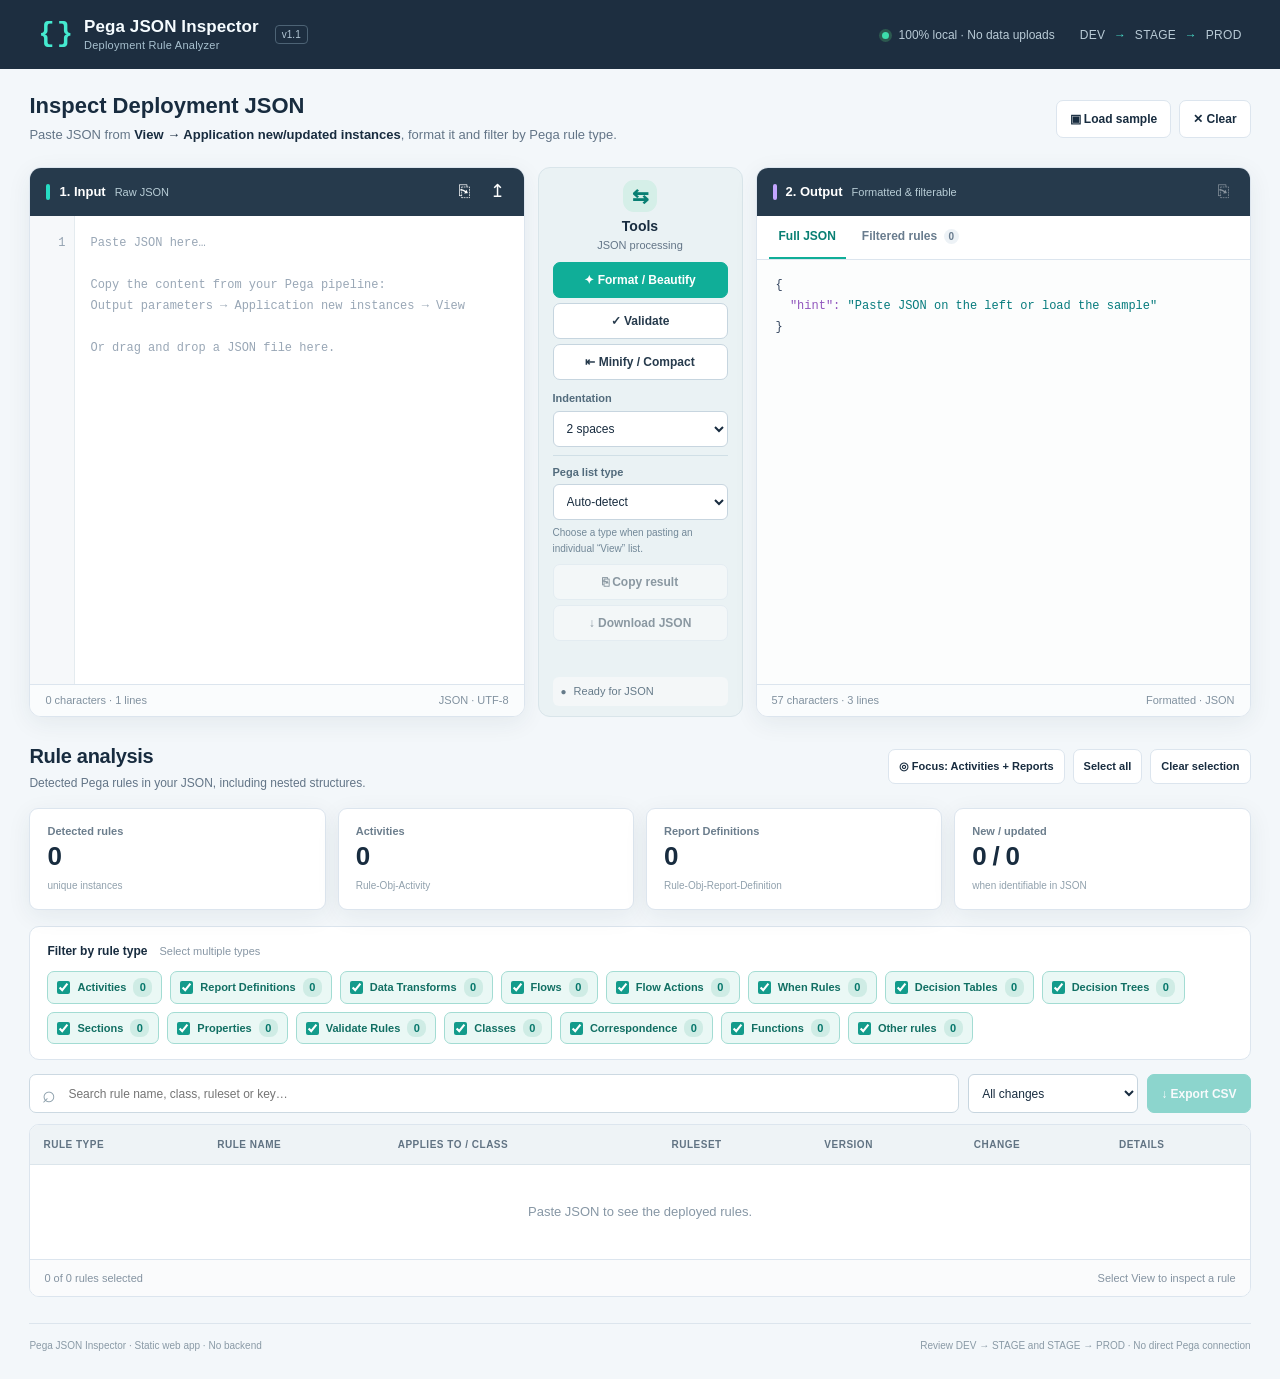
==== index.html @ 34cf8983 "initial commit" ====
<!doctype html>
<html lang="en">
<head>
  <meta charset="utf-8">
  <meta name="viewport" content="width=device-width, initial-scale=1">
  <meta name="color-scheme" content="light">
  <meta name="description" content="Format JSON and inspect Pega Deployment Manager rules locally in your browser.">
  <title>Pega JSON Inspector – Deployment Rule Analyzer</title>
  <link rel="stylesheet" href="src/styles.css">
  <script defer src="src/pega.js"></script>
  <script defer src="src/sample.js"></script>
  <script defer src="src/app.js"></script>
</head>
<body>
  <header class="app-header">
    <div class="brand">
      <span class="brand-mark" aria-hidden="true">{ }</span>
      <span><strong>Pega JSON Inspector</strong><small>Deployment Rule Analyzer</small></span>
      <span class="version-badge">v1.1</span>
    </div>
    <div class="header-right"><span class="privacy-indicator"><span class="dot"></span> 100% local · No data uploads</span><span class="app-tag">DEV <span>→</span> STAGE <span>→</span> PROD</span></div>
  </header>

  <main class="app-container">
    <section class="intro-bar" aria-label="Introduction">
      <div><h1>Inspect Deployment JSON</h1><p>Paste JSON from <b>View → Application new/updated instances</b>, format it and filter by Pega rule type.</p></div>
      <div class="intro-actions"><button id="sampleBtn" class="btn subtle" type="button">▣ Load sample</button><button id="clearBtn" class="btn subtle danger" type="button">✕ Clear</button></div>
    </section>

    <section class="workspace" aria-label="JSON formatter">
      <div class="editor-card input-card">
        <div class="editor-heading"><div class="editor-title"><span class="accent-bar"></span><b>1. Input</b><span class="minor">Raw JSON</span></div><div class="editor-tools"><button type="button" class="icon-button" id="pasteBtn" title="Paste from clipboard" aria-label="Paste">⎘</button><label for="fileInput" class="icon-button clickable" title="Upload JSON file" aria-label="Upload file">↥</label><input id="fileInput" type="file" accept=".json,.txt,application/json,text/plain" hidden></div></div>
        <div class="input-area" id="dropTarget"><div id="lineNumbers" class="line-numbers" aria-hidden="true">1</div><textarea id="rawJson" spellcheck="false" autocapitalize="off" autocomplete="off" autocorrect="off" aria-label="Enter raw JSON" placeholder="Paste JSON here…&#10;&#10;Copy the content from your Pega pipeline:&#10;Output parameters → Application new instances → View&#10;&#10;Or drag and drop a JSON file here."></textarea><div class="empty-hint" id="dropOverlay">Drop file here</div></div>
        <div class="editor-footer"><span id="inputStats">0 characters · 1 line</span><span>JSON · UTF-8</span></div>
      </div>

      <div class="action-panel" aria-label="Tools">
        <div class="action-panel-top"><span class="workflow-icon">⇆</span><b>Tools</b><span class="action-caption">JSON processing</span></div>
        <button class="btn primary full" id="formatBtn" type="button">✦ Format / Beautify</button>
        <button class="btn outline full" id="validateBtn" type="button">✓ Validate</button>
        <button class="btn outline full" id="minifyBtn" type="button">⇤ Minify / Compact</button>
        <div class="tool-label">Indentation</div>
        <select id="indentSelect" aria-label="Indentation"><option value="2">2 spaces</option><option value="4">4 spaces</option><option value="tab">Tab</option></select>
        <hr>
        <div class="tool-label">Pega list type</div>
        <select id="contextSelect" aria-label="Pega list type"><option value="auto">Auto-detect</option><option value="new">New instances</option><option value="updated">Updated instances</option></select>
        <p class="tool-description">Choose a type when pasting an individual “View” list.</p>
        <button class="btn subtle full" id="copyBtn" type="button">⎘ Copy result</button>
        <button class="btn subtle full" id="downloadBtn" type="button">↓ Download JSON</button>
        <div id="validationStatus" class="validation-status neutral" role="status" aria-live="polite"><span>●</span> Ready for JSON</div>
      </div>

      <div class="editor-card output-card">
        <div class="editor-heading"><div class="editor-title"><span class="accent-bar purple"></span><b>2. Output</b><span class="minor">Formatted &amp; filterable</span></div><div class="editor-tools"><button class="icon-button" id="copyOutputIcon" title="Copy result" type="button" aria-label="Copy result">⎘</button></div></div>
        <div class="output-tabs" role="tablist" aria-label="Choose output"><button type="button" id="fullTab" class="output-tab active" aria-selected="true" role="tab">Full JSON</button><button type="button" id="filteredTab" class="output-tab" aria-selected="false" role="tab">Filtered rules <span id="filteredTabCount">0</span></button></div>
        <div class="code-pane" id="codePane"><pre id="formattedJson" class="code-content" aria-label="Formatted JSON">{
  "hint": "Paste JSON on the left or load the sample"
}</pre></div>
        <div class="editor-footer"><span id="outputStats">Preview</span><span id="outputMode">JSON</span></div>
      </div>
    </section>

    <section class="summary" aria-label="Deployment summary">
      <div class="summary-heading"><div><h2>Rule analysis</h2><p>Detected Pega rules in your JSON, including nested structures.</p></div><div class="summary-actions"><button class="btn subtle" id="focusBtn" type="button">◎ Focus: Activities + Reports</button><button class="btn subtle" id="selectAllBtn" type="button">Select all</button><button class="btn subtle" id="deselectAllBtn" type="button">Clear selection</button></div></div>
      <div class="metrics"><div class="metric"><span>Detected rules</span><strong id="totalRules">0</strong><small>unique instances</small></div><div class="metric"><span>Activities</span><strong id="activityCount">0</strong><small>Rule-Obj-Activity</small></div><div class="metric"><span>Report Definitions</span><strong id="reportCount">0</strong><small>Rule-Obj-Report-Definition</small></div><div class="metric"><span>New / updated</span><strong id="changeCounts">0 / 0</strong><small>when identifiable in JSON</small></div></div>
      <div class="filters-section"><div class="filters-title"><b>Filter by rule type</b><span>Select multiple types</span></div><div id="typeFilters" class="type-filters"></div></div>
      <div class="table-toolbar"><div class="search-box"><span aria-hidden="true">⌕</span><input type="search" id="ruleSearch" placeholder="Search rule name, class, ruleset or key…" aria-label="Search rules"></div><select id="changeFilter" aria-label="Filter by change"><option value="all">All changes</option><option value="new">New only</option><option value="updated">Updated only</option><option value="unknown">Unknown status</option></select><button class="btn primary" id="csvBtn" type="button">↓ Export CSV</button></div>
      <div class="table-frame"><div class="table-scroll"><table><thead><tr><th>Rule type</th><th>Rule name</th><th>Applies To / Class</th><th>Ruleset</th><th>Version</th><th>Change</th><th>Details</th></tr></thead><tbody id="rulesBody"><tr><td colspan="7" class="empty-table">Paste JSON to see the deployed rules.</td></tr></tbody></table></div><div class="table-footer"><span id="tableSummary">0 rules shown</span><span>Select View to inspect a rule</span></div></div>
      <div id="analysisNotice" class="analysis-notice" hidden></div>
    </section>
    <footer class="page-footer"><span>Pega JSON Inspector · Static web app · No backend</span><span>Review DEV → STAGE and STAGE → PROD · No direct Pega connection</span></footer>
  </main>
  <dialog id="detailDialog" class="detail-dialog" aria-labelledby="detailTitle"><div class="dialog-top"><div><small>Rule details</small><h2 id="detailTitle">Rule</h2></div><button class="icon-button" id="closeDialogBtn" type="button" aria-label="Close">✕</button></div><div id="detailFields" class="detail-fields"></div><p class="detail-label">Original JSON data</p><pre id="detailJson"></pre><div class="dialog-actions"><button class="btn subtle" id="copyKeyBtn" type="button">Copy key</button><button class="btn primary" id="closeDialogBottomBtn" type="button">Close</button></div></dialog>
  <div id="toast" class="toast" role="status" aria-live="polite"></div>
</body>
</html>
---- src/styles.css ----
:root{--navy:#263a4c;--navy-d:#1d2e40;--teal:#10ae98;--teal-d:#087f73;--purple:#8069de;--text:#182c3f;--muted:#637587;--line:#dce5ee;--paper:#fff;--bg:#f3f7fa;--soft:#eef4f7;--green:#158c66;--red:#bf4054;--radius:12px;--shadow:0 6px 24px rgba(30,53,77,.07)}
*{box-sizing:border-box}html{min-width:320px}body{margin:0;background:var(--bg);color:var(--text);font-family:Inter,-apple-system,BlinkMacSystemFont,"Segoe UI",Roboto,Arial,sans-serif;font-size:14px;line-height:1.5}button,select,input,textarea{font:inherit}button{cursor:pointer}button:disabled{opacity:.45;cursor:not-allowed}button:focus-visible,select:focus-visible,input:focus-visible,textarea:focus-visible{outline:3px solid #76c6ee;outline-offset:2px}.app-header{height:69px;background:var(--navy-d);color:#f6fcff;display:flex;align-items:center;justify-content:space-between;padding:0 clamp(18px,3vw,48px);gap:14px}.brand{display:flex;align-items:center;gap:11px}.brand-mark{font-family:ui-monospace,SFMono-Regular,Consolas,monospace;color:#45ead0;font-weight:800;font-size:27px;letter-spacing:-7px;padding-right:7px}.brand strong{font-size:17px;letter-spacing:.1px;display:block;line-height:1.24}.brand small{color:#a9c2d0;display:block;font-size:11px;letter-spacing:.25px}.version-badge{border:1px solid #4d6375;border-radius:4px;padding:1px 6px;font-size:10px;color:#b3c7d5;margin-left:5px}.header-right{display:flex;gap:25px;align-items:center;color:#b9cbd6;font-size:12px;font-weight:500}.privacy-indicator{white-space:nowrap}.dot{background:#3ddeab;display:inline-block;width:7px;height:7px;border-radius:50%;margin-right:6px;box-shadow:0 0 0 3px #2c594f}.app-tag{white-space:nowrap;letter-spacing:.3px}.app-tag span{color:#47d8c4;padding:0 5px}.app-container{max-width:1800px;margin:0 auto;padding:24px clamp(15px,2.3vw,38px) 26px}.intro-bar{display:flex;justify-content:space-between;align-items:center;gap:20px;margin-bottom:22px}.intro-bar h1{font-size:22px;line-height:1.2;margin:0 0 6px;font-weight:740}.intro-bar p{color:var(--muted);font-size:13px;margin:0}.intro-bar p b{color:var(--text);font-weight:600}.intro-actions,.summary-actions{display:flex;gap:8px;flex-wrap:wrap}.btn{border:1px solid transparent;background:transparent;border-radius:7px;padding:9px 13px;font-weight:650;font-size:12px;transition:background .12s,border-color .12s;white-space:nowrap}.btn.primary{background:var(--teal);color:#fff;border-color:var(--teal)}.btn.primary:hover{background:var(--teal-d)}.btn.outline{background:#fff;color:var(--navy);border-color:#c6d5df}.btn.outline:hover,.btn.subtle:hover{background:#e7f5f4;border-color:#b1dcd5}.btn.subtle{background:#fff;color:var(--text);border-color:var(--line)}.btn.danger:hover{color:var(--red);background:#fff3f3;border-color:#ebbbbb}.btn.full{width:100%;margin-bottom:9px;text-align:center}.workspace{display:grid;grid-template-columns:minmax(0,1fr) 205px minmax(0,1fr);gap:13px;align-items:stretch;min-height:480px}.editor-card{background:var(--paper);border:1px solid var(--line);border-radius:var(--radius);box-shadow:var(--shadow);min-width:0;overflow:hidden;display:flex;flex-direction:column}.editor-heading{height:48px;flex:0 0 48px;background:var(--navy);color:#fff;display:flex;align-items:center;justify-content:space-between;padding:0 12px 0 16px;gap:10px}.editor-title{display:flex;align-items:center;gap:9px;min-width:0}.editor-title b{font-size:13px;white-space:nowrap}.accent-bar{height:16px;width:4px;border-radius:4px;background:#26dcc4;flex:none}.accent-bar.purple{background:#c4a5ff}.minor{font-size:11px;color:#b8cdd6;white-space:nowrap;overflow:hidden;text-overflow:ellipsis}.editor-tools{display:flex;gap:4px;flex:none}.icon-button{background:transparent;border:0;display:inline-flex;align-items:center;justify-content:center;width:29px;height:29px;border-radius:6px;color:inherit;font-size:18px}.editor-heading .icon-button:hover{background:#42586a}.clickable{cursor:pointer}.input-area{position:relative;flex:1;min-height:390px;overflow:hidden;background:#fff}.line-numbers{position:absolute;top:0;bottom:0;left:0;width:45px;overflow:hidden;padding:17px 9px 17px 0;color:#92a1b0;background:#f6f8fa;text-align:right;pointer-events:none;border-right:1px solid #e4ebef;font:12px/21px ui-monospace,SFMono-Regular,Consolas,monospace;white-space:pre;z-index:1}.input-area textarea{width:100%;height:100%;display:block;min-height:390px;resize:none;background:transparent;border:0;outline:0!important;padding:17px 17px 16px 60px;color:#27384b;font:12px/21px ui-monospace,SFMono-Regular,Consolas,monospace;white-space:pre;overflow:auto;tab-size:2}.input-area textarea::placeholder{color:#99a7b6;opacity:1}.empty-hint{display:none;position:absolute;inset:12px;border:2px dashed var(--teal);border-radius:8px;background:#e6f9f4eb;z-index:5;align-items:center;justify-content:center;font-weight:700;color:var(--teal-d);pointer-events:none}.input-area.dragover .empty-hint{display:flex}.editor-footer{height:32px;background:#fafcfd;border-top:1px solid var(--line);display:flex;justify-content:space-between;align-items:center;padding:0 15px;color:#81919f;font-size:11px;gap:8px;white-space:nowrap}.action-panel{background:#eaf2f4;border:1px solid #d9e5ea;border-radius:var(--radius);padding:17px 14px 12px;display:flex;flex-direction:column}.action-panel-top{text-align:center;margin:0 0 20px}.workflow-icon{background:#d5efe8;color:var(--teal-d);font-weight:800;font-size:24px;width:40px;height:40px;display:flex;align-items:center;justify-content:center;border-radius:11px;margin:0 auto 9px}.action-panel-top b{font-size:14px;display:block}.action-caption{display:block;font-size:11px;color:var(--muted)}.tool-label{font-size:11px;color:#526b7c;font-weight:700;margin:11px 0 6px}.action-panel select,.table-toolbar select{width:100%;padding:9px;border:1px solid #c7d5df;border-radius:6px;background:#fff;color:var(--text);font-size:12px}.action-panel hr{border:0;border-top:1px solid #d0dfe6;width:100%;margin:18px 0 2px}.tool-description{margin:8px 0 16px;font-size:10px;color:#728898;line-height:1.55}.validation-status{border-radius:6px;background:#f4f7f8;color:#657a89;font-size:11px;padding:10px 8px;line-height:1.4;word-break:break-word;margin-top:auto}.validation-status span{font-size:10px;margin-right:4px}.validation-status.valid{background:#dcf4e9;color:#136f51}.validation-status.invalid{background:#ffeced;color:#a62846}.output-tabs{height:44px;flex:none;display:flex;align-items:stretch;border-bottom:1px solid var(--line);padding:0 12px;gap:6px}.output-tab{color:#697c8e;background:none;border:0;border-bottom:2px solid transparent;padding:0 10px;font-size:12px;font-weight:650;white-space:nowrap}.output-tab.active{border-bottom-color:var(--teal);color:var(--teal-d)}.output-tab span{font-size:10px;background:#edf2f6;border-radius:9px;padding:2px 5px;margin-left:3px}.code-pane{position:relative;min-height:346px;flex:1;overflow:auto;background:#fcfdfd}.code-content{margin:0;padding:15px 19px;tab-size:2;color:#33445e;font:12px/21px ui-monospace,SFMono-Regular,Consolas,monospace;white-space:pre;min-width:max-content}.json-key{color:#9156bd}.json-string{color:#067b7d}.json-num{color:#b06a18}.json-bool{color:#a3437e}.json-null{color:#7b8594}.json-brace{color:#697789}.summary{padding-top:24px}.summary-heading{display:flex;justify-content:space-between;align-items:center;gap:16px;margin-bottom:16px}.summary-heading h2{font-size:20px;letter-spacing:-.3px;margin:0 0 3px}.summary-heading p{font-size:12px;color:var(--muted);margin:0}.summary-actions .btn{font-size:11px;padding:8px 10px}.metrics{display:grid;grid-template-columns:repeat(4,minmax(0,1fr));gap:12px;margin:0 0 16px}.metric{background:#fff;border:1px solid var(--line);border-radius:9px;padding:14px 17px;box-shadow:var(--shadow)}.metric>span{color:#6c7e8d;font-size:11px;font-weight:650;display:block}.metric strong{font-size:26px;line-height:1.35;display:block;font-variant-numeric:tabular-nums;letter-spacing:-.7px}.metric small{font-size:10px;color:#91a1ad}.filters-section{background:#fff;border:1px solid var(--line);border-radius:10px;padding:15px 17px;margin-bottom:14px}.filters-title{display:flex;align-items:center;gap:12px;margin-bottom:11px}.filters-title b{font-size:12px}.filters-title span{font-size:11px;color:#8796a4}.type-filters{display:flex;gap:8px;flex-wrap:wrap}.filter-chip{display:inline-flex;align-items:center;gap:7px;padding:6px 9px;border:1px solid #cfdce5;background:#fff;border-radius:7px;cursor:pointer;user-select:none;color:#405365;font-size:11px;font-weight:600;transition:background .12s}.filter-chip:hover{border-color:#83beb7}.filter-chip:has(input:checked){background:#eaf8f5;border-color:#a3dcd3;color:#116f63}.filter-chip input{width:13px;height:13px;accent-color:#139b8b;margin:0;cursor:pointer}.chip-count{background:#e9eef3;color:#6c7b88;padding:1px 5px;min-width:19px;text-align:center;border-radius:8px;font-variant-numeric:tabular-nums}.filter-chip:has(input:checked) .chip-count{background:#cfece5;color:#07786c}.filter-chip:has(input:disabled){opacity:.46}.table-toolbar{display:flex;gap:9px;margin:0 0 11px}.search-box{height:39px;display:flex;align-items:center;background:#fff;border:1px solid #ccd9e2;border-radius:7px;flex:1;min-width:0}.search-box span{font-size:23px;color:#8c9fab;margin:0 12px}.search-box input{width:100%;border:0;outline:0!important;background:transparent;padding:7px 10px 7px 0;font-size:12px;min-width:0}.table-toolbar select{width:170px;max-width:30%}.table-frame{border:1px solid var(--line);border-radius:10px;background:#fff;overflow:hidden}.table-scroll{overflow:auto;max-height:480px}table{width:100%;border-collapse:collapse;font-size:12px;min-width:850px}thead{position:sticky;top:0;z-index:2}th{background:#eef3f6;color:#617383;font-size:10px;text-transform:uppercase;letter-spacing:.5px;text-align:left;padding:12px 13px;border-bottom:1px solid #dbe5eb;white-space:nowrap}td{padding:11px 13px;border-bottom:1px solid #edf1f4;vertical-align:middle;color:#43576b}tbody tr:last-child td{border-bottom:0}tbody tr.rule-row:hover{background:#f8fbfc}td.rule-name{font-weight:670;color:#193c50;max-width:290px;overflow-wrap:anywhere}td code{font-size:11px;color:#5a6f81}.type-pill{display:inline-block;font-weight:650;font-size:10px;background:#edf4fa;border:1px solid #d7e5f2;color:#446e8d;border-radius:5px;padding:4px 7px;white-space:nowrap}.type-pill.priority{background:#e8f6f3;border-color:#bfebe2;color:#087e71}.status-pill{font-size:10px;padding:4px 7px;border-radius:5px;background:#edf1f4;color:#617282;white-space:nowrap}.status-pill.new{background:#e5f5e9;color:#157751}.status-pill.updated{background:#fdf2de;color:#9a6a15}.detail-button{padding:5px 9px;font-size:11px;border-radius:6px;border:1px solid #d5e0e8;background:#fff;color:#26798c}.detail-button:hover{background:#e8f5f7}.empty-table{text-align:center;color:#8797a5;padding:37px!important;font-size:13px}.table-footer{display:flex;justify-content:space-between;gap:10px;background:#fafbfc;padding:10px 14px;border-top:1px solid var(--line);font-size:11px;color:#8493a1}.analysis-notice{font-size:12px;color:#885f1b;background:#fff9eb;padding:12px 14px;border:1px solid #eeddb5;border-radius:8px;margin-top:12px}.page-footer{display:flex;justify-content:space-between;gap:16px;color:#8a9aa6;margin-top:26px;padding:14px 0 0;border-top:1px solid #dce5ed;font-size:10px}.detail-dialog{position:fixed;border:1px solid #dce5eb;border-radius:12px;padding:0;width:min(720px,calc(100vw - 30px));max-height:calc(100vh - 50px);box-shadow:0 25px 80px #122b4055;color:var(--text)}.detail-dialog::backdrop{background:#0f253a88}.dialog-top{display:flex;align-items:start;justify-content:space-between;padding:21px 24px 15px;border-bottom:1px solid var(--line)}.dialog-top small{font-size:11px;color:#8797a5}.dialog-top h2{font-size:20px;margin:2px 0 0;overflow-wrap:anywhere}.dialog-top .icon-button{color:#536778}.detail-fields{display:grid;grid-template-columns:1fr 1fr;gap:12px 18px;padding:20px 24px}.detail-fields dt{font-size:10px;text-transform:uppercase;letter-spacing:.5px;color:#8498a5}.detail-fields dd{margin:2px 0 0;font-size:12px;overflow-wrap:anywhere}.detail-label{padding:0 24px;margin:0 0 8px;font-size:11px;font-weight:700}.detail-dialog pre{background:#f5f8fa;color:#314a60;border:1px solid var(--line);border-radius:6px;white-space:pre;overflow:auto;max-height:210px;margin:0 24px;font-size:11px;padding:13px;line-height:1.6}.dialog-actions{display:flex;justify-content:flex-end;gap:8px;padding:17px 24px 22px}.toast{position:fixed;bottom:25px;right:25px;background:var(--navy-d);color:#fff;border-radius:8px;padding:11px 17px;box-shadow:0 8px 24px #13243a55;font-size:12px;font-weight:650;opacity:0;transform:translateY(12px);pointer-events:none;transition:opacity .2s,transform .2s;z-index:10;max-width:min(420px,90vw)}.toast.show{opacity:1;transform:translateY(0)}
@media(max-width:1150px){.workspace{grid-template-columns:minmax(0,1fr) 170px minmax(0,1fr);gap:9px}.action-panel{padding:14px 10px}.minor{display:none}.editor-title{gap:6px}.summary-actions{max-width:420px;justify-content:flex-end}.header-right{gap:10px}}
@media(max-width:850px){.workspace{grid-template-columns:1fr 1fr}.action-panel{grid-column:1/-1;grid-row:2;display:grid;grid-template-columns:repeat(3,1fr);gap:7px;align-items:start}.action-panel-top{grid-column:1/-1;margin:0}.action-panel-top .workflow-icon,.action-caption,.action-panel hr,.tool-description,.action-panel .tool-label{display:none}.action-panel .btn.full{margin:0}.action-panel select{height:38px}.validation-status{grid-column:1/-1;margin:4px 0 0}.input-card{grid-row:1}.output-card{grid-row:1}.input-area,.input-area textarea{min-height:340px}.metrics{grid-template-columns:repeat(2,1fr)}.summary-heading{align-items:start}.summary-actions{max-width:275px}.app-tag{display:none}}
@media(max-width:610px){.app-header{padding:0 15px}.version-badge,.privacy-indicator{display:none}.intro-bar,.summary-heading{align-items:start;flex-direction:column}.intro-bar{gap:11px}.workspace{display:flex;flex-direction:column}.input-area,.input-area textarea{min-height:275px;height:275px}.code-pane{min-height:275px;height:275px;flex:initial}.action-panel{order:2}.input-card{order:1}.output-card{order:3}.action-panel{grid-template-columns:repeat(2,1fr)}.action-panel-top{grid-column:1/-1}.action-panel .btn,.action-panel select{font-size:11px}.action-panel #contextSelect,.action-panel #indentSelect{grid-column:auto}.output-tabs{overflow:auto}.metrics{gap:7px}.metric{padding:12px}.metric strong{font-size:23px}.summary-actions{max-width:none}.table-toolbar{flex-wrap:wrap}.table-toolbar .search-box{flex-basis:100%}.table-toolbar select{width:auto;max-width:none;flex:1}.table-footer span:last-child{display:none}.page-footer{flex-direction:column;gap:4px}.detail-fields{grid-template-columns:1fr}.intro-bar h1{font-size:19px}}
/* Editors keep equal height even when the formatted JSON contains thousands of lines. */
@media (min-width:851px){
  .workspace{height:510px;min-height:0}
  .editor-card,.action-panel{min-height:0}
  .input-area,.input-area textarea,.code-pane{min-height:0}
}
@media (min-width:851px){
  .workspace{height:550px}
  .action-panel{overflow-y:auto;padding-top:12px;padding-bottom:10px}
  .action-panel-top{margin-bottom:9px}
  .workflow-icon{height:32px;width:34px;font-size:20px;margin-bottom:4px}
  .action-panel .btn.full{margin-bottom:5px;padding-top:8px;padding-bottom:8px}
  .action-panel .tool-label{margin:5px 0 4px}
  .action-panel hr{margin:8px 0 3px}
  .action-panel .tool-description{margin:5px 0 8px}
  .action-panel .validation-status{padding:7px 8px}
}
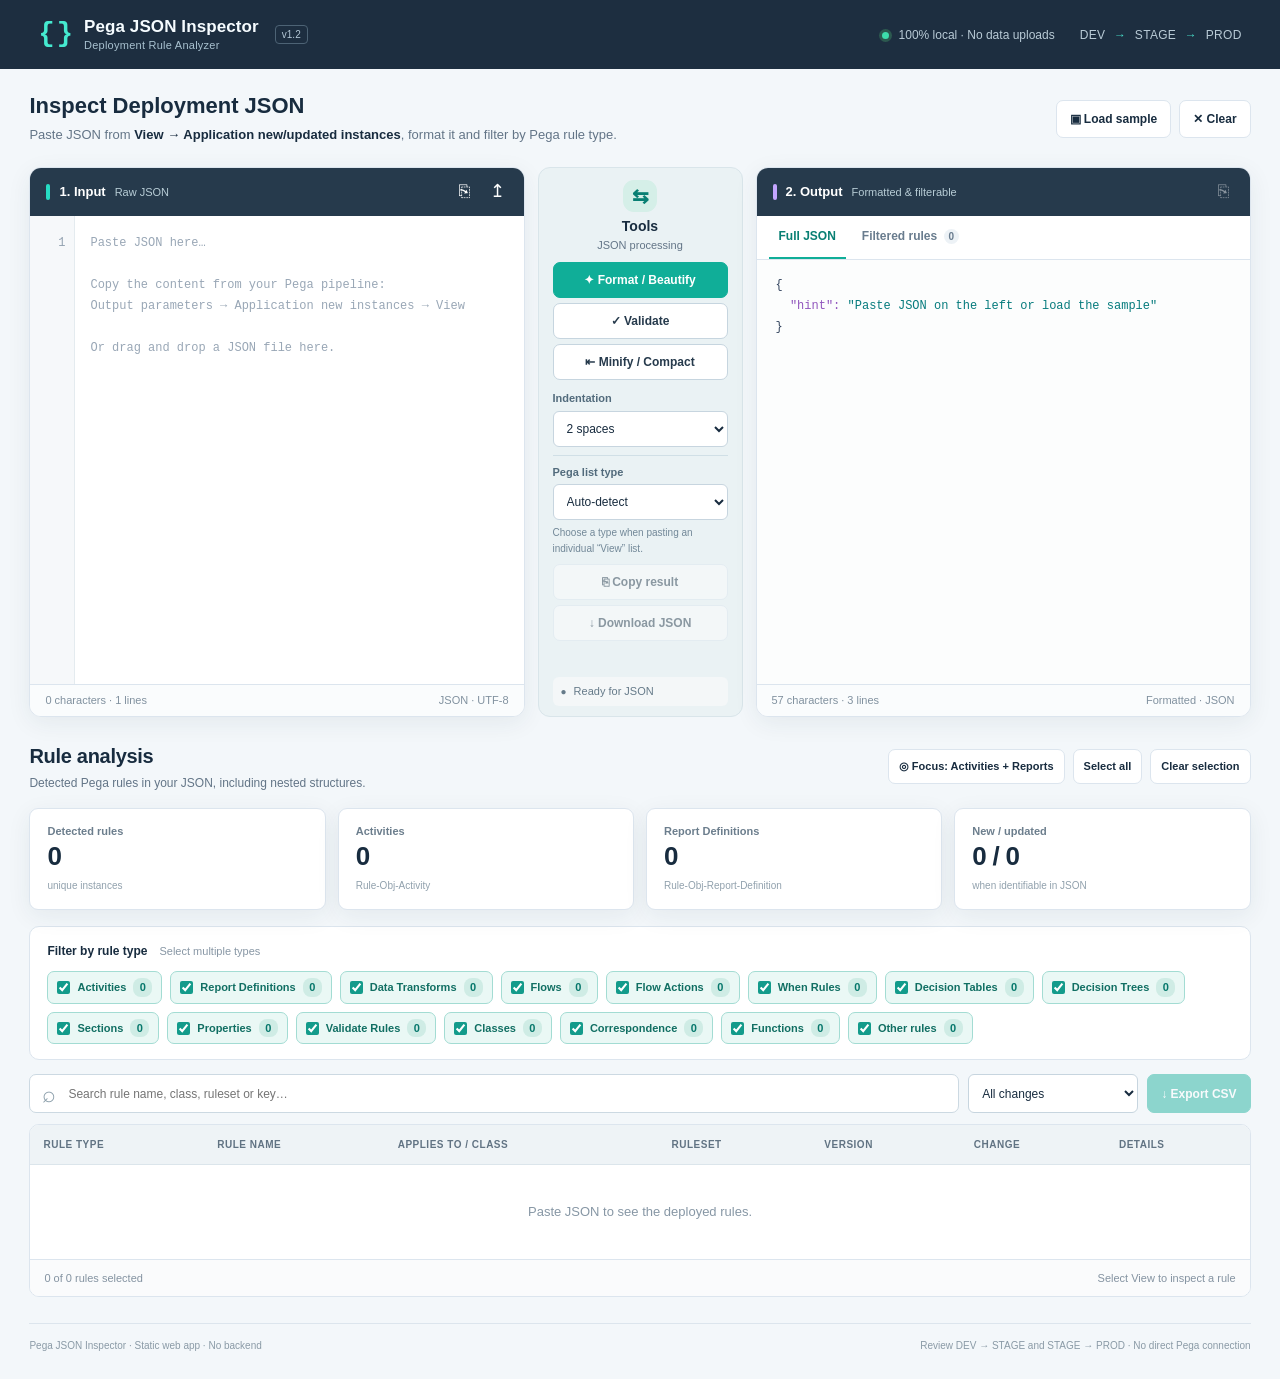
==== commit 56f5a970: "Update to version 1.2: Enhance original data filtering without synthesizing properties; add tests fo" ====
--- a/index.html
+++ b/index.html
@@ -16,7 +16,7 @@
     <div class="brand">
       <span class="brand-mark" aria-hidden="true">{ }</span>
       <span><strong>Pega JSON Inspector</strong><small>Deployment Rule Analyzer</small></span>
-      <span class="version-badge">v1.1</span>
+      <span class="version-badge">v1.2</span>
     </div>
     <div class="header-right"><span class="privacy-indicator"><span class="dot"></span> 100% local · No data uploads</span><span class="app-tag">DEV <span>→</span> STAGE <span>→</span> PROD</span></div>
   </header>
